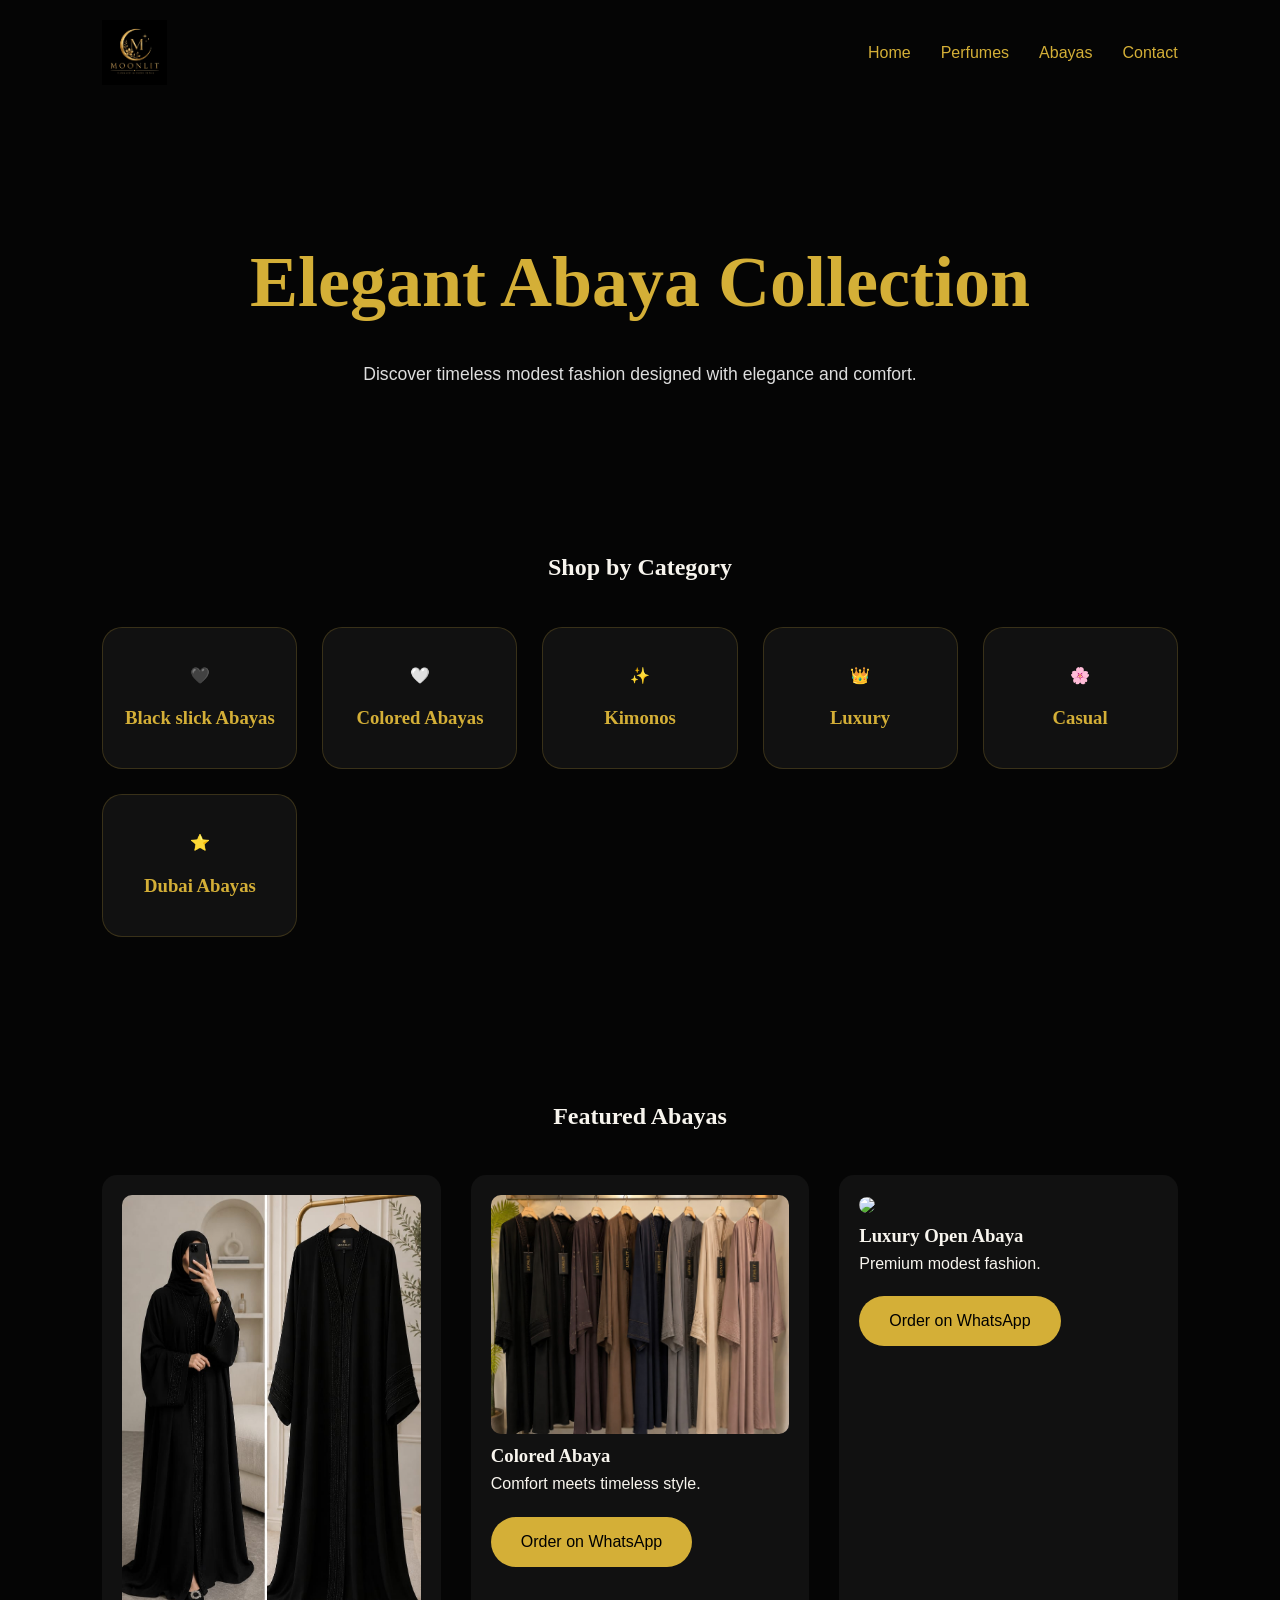
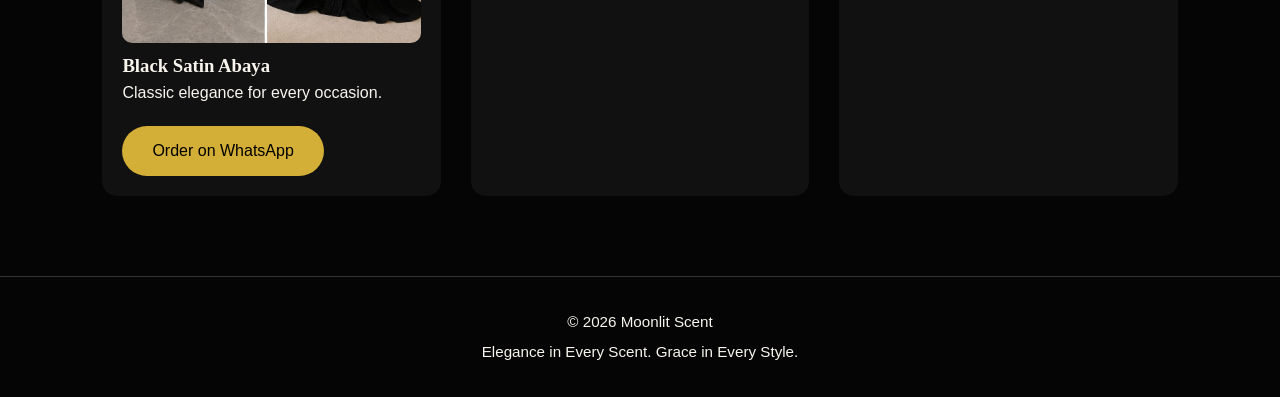
==== abayas.html @ 5d4f267b "Update Abaya descriptions and images" ====
<!DOCTYPE html>
<html lang="en">
<head>

<meta charset="UTF-8">

<meta name="viewport"
content="width=device-width, initial-scale=1.0">

<title>Elegant Abayas | Moonlit Scent</title>

<link rel="stylesheet" href="css/style.css">

</head>

<body>

<nav class="navbar">

<img src="images/moonlitlogo.jpeg" class="logo">

<ul class="nav-links">

<li><a href="index.html">Home</a></li>

<li><a href="perfumes.html">Perfumes</a></li>

<li><a href="abayas.html">Abayas</a></li>

<li><a href="index.html#contact">Contact</a></li>

</ul>

</nav>

<section class="page-hero">

<h1>Elegant Abaya Collection</h1>

<p>

Discover timeless modest fashion designed with elegance and comfort.

</p>

</section>

<section class="categories">

<h2>Shop by Category</h2>

<div class="category-grid">

<div class="category-card">

🖤

<h3>Black slick Abayas</h3>

</div>

<div class="category-card">

🤍

<h3>Colored Abayas</h3>

</div>

<div class="category-card">

✨

<h3>Kimonos</h3>

</div>

<div class="category-card">

👑

<h3>Luxury</h3>

</div>

<div class="category-card">

🌸

<h3>Casual</h3>

</div>

<div class="category-card">

⭐

<h3>Dubai Abayas</h3>

</div>

</div>

</section>

<section class="products">

<h2>Featured Abayas</h2>

<div class="cards">

<div class="card">

<img src="images/black abaya.jpeg">

<h3>Black Satin Abaya</h3>

<p>Classic elegance for every occasion.</p>

<a href="https://wa.me/234XXXXXXXXXX"
class="btn">

Order on WhatsApp

</a>

</div>

<div class="card">

<img src="images/colored abaya.jpeg">

<h3>Colored Abaya</h3>

<p>Comfort meets timeless style.</p>

<a href="https://wa.me/234XXXXXXXXXX"
class="btn">

Order on WhatsApp

</a>

</div>

<div class="card">

<img src="images/abayas/abaya3.jpg">

<h3>Luxury Open Abaya</h3>

<p>Premium modest fashion.</p>

<a href="https://wa.me/234XXXXXXXXXX"
class="btn">

Order on WhatsApp

</a>

</div>

</div>

</section>

<footer>

<p>© 2026 Moonlit Scent</p>

<p>Elegance in Every Scent. Grace in Every Style.</p>

</footer>

</body>

</html>
---- css/style.css ----
*{
margin:0;
padding:0;
box-sizing:border-box;
}

body{
background:#050505;
color:#F8F5EE;
font-family:'Poppins',sans-serif;
line-height:1.6;
}

h1,h2,h3{
font-family:'Playfair Display',serif;
}

.navbar{
    display:flex;
    justify-content:space-between;
    align-items:center;
    padding:20px 8%;
    position:relative;
}

.logo{
    width:65px;
}

.menu-toggle{
    display:none;
    font-size:2rem;
    color:#D4AF37;
    cursor:pointer;
}

.nav-links{
    display:flex;
    gap:30px;
    list-style:none;
}

.nav-links a{
    color:#D4AF37;
    text-decoration:none;
}

@media(max-width:768px){

.menu-toggle{
    display:block;
}

.nav-links{
    display:none;
    flex-direction:column;
    position:absolute;
    top:90px;
    right:8%;
    background:#111;
    padding:20px;
    border-radius:15px;
    width:220px;
}

.nav-links.active{
    display:flex;
}

}

.hero{
height:100vh;
display:flex;
justify-content:center;
align-items:center;
text-align:center;
padding:20px;
}

.hero h1{
    font-size:clamp(2.5rem,7vw,5rem);
    line-height:1.1;
    color:#D4AF37;
}

.hero p{
    font-size:clamp(1rem,3vw,1.2rem);
    max-width:600px;
    margin:20px auto;
}
.about h2{

font-size:clamp(2.5rem,6vw,4rem);

margin-bottom:40px;
color:#D4AF37;
}

.about span{

color:#D4AF37;

}
.btn{
display:inline-block;
margin-top:20px;
padding:12px 30px;
background:#D4AF37;
color:black;
text-decoration:none;
border-radius:30px;
}


.btn:hover{

transform:translateY(-5px);

box-shadow:0 0 25px rgba(212,175,55,.4);

}


section{

padding:100px 8%;

}
.collection h2{
    font-size:2.5rem;
    color:#D4AF37;
    margin-bottom:50px;
}

.cards{

display:grid;

grid-template-columns:repeat(auto-fit,minmax(280px,1fr));

gap:30px;

}

.card{
background:#111;
padding:20px;
border-radius:15px;
transition:.3s;
}

.card:hover{
transform:translateY(-10px);
border:1px solid #D4AF37;
}

.card img{
width:100%;
border-radius:10px;
}

.feature-grid{
display:grid;
grid-template-columns:repeat(auto-fit,minmax(200px,1fr));
gap:20px;
margin-top:30px;
text-align:center;
}

footer{
    text-align:center;
    line-height:2;
    padding:30px;
border-top:1px solid #333;
}
footer p{
    font-size:0.95rem;
}
footer strong{

color:#D4AF37;

transition:.3s;

}

footer strong:hover{

letter-spacing:2px;

}

.contact-btn{
display:inline-block;
margin:10px;
padding:12px 25px;
background:#D4AF37;
color:#050505;
text-decoration:none;
border-radius:30px;
font-weight:600;
transition:0.3s;
}
.contact h2{
    font-size:3rem;
    color:#D4AF37;
    margin-bottom:50px;
}
.contact p{
    text-align:center;
    max-width:320px;
    margin:auto;
}

.contact-btn:hover{
transform:translateY(-3px);
box-shadow:0 0 20px rgba(212,175,55,.5);
}
.whatsapp-float{
position:fixed;
bottom:20px;
right:20px;
width:60px;
height:60px;
background:#25D366;
border-radius:50%;
display:flex;
justify-content:center;
align-items:center;
font-size:28px;
text-decoration:none;
z-index:1000;
}
.review-container{
    display:grid;
    grid-template-columns:repeat(auto-fit,minmax(280px,1fr));
    gap:20px;
    margin-top:40px;
}
.testimonials h2{
    font-size:3rem;
    color:#D4AF37;
    margin-bottom:50px;
}

.review-card{
    background:#111;
    padding:25px;
    border-radius:15px;
    border:1px solid rgba(212,175,55,0.2);
    transition:0.3s;
}

.review-card:hover{
    transform:translateY(-5px);
    border-color:#D4AF37;
}

.review-card p{
    margin:15px 0;
}

.review-card h4{
    color:#D4AF37;
}
.features{
    text-align:center;
    padding:100px 10%;
}

.features h2{
    font-size:3rem;
    color:#D4AF37;
    margin-bottom:50px;
}

.feature-grid{
    display:grid;
    grid-template-columns:repeat(auto-fit,minmax(250px,1fr));
    gap:30px;
}

.feature-card{
    background:rgba(255,255,255,0.05);
    border:1px solid rgba(212,175,55,0.2);
    border-radius:20px;
    padding:35px 25px;
    backdrop-filter:blur(10px);
    transition:all .4s ease;
}

.feature-card:hover{
    background:rgba(212,175,55,0.08);
    transform:translateY(-10px);
    border-color:#D4AF37;
    box-shadow:0 0 25px rgba(212,175,55,0.3);
}

.feature-card span{
    font-size:3rem;
    display:block;
    margin-bottom:20px;
}

.feature-card h3{
    color:#D4AF37;
    margin-bottom:15px;
}

.feature-card p{
    color:#ddd;
    font-size:0.95rem;
}
.hero-content{
    animation: fadeUp 1.2s ease;
}

@keyframes fadeUp{
    from{
        opacity:0;
        transform:translateY(40px);
    }

    to{
        opacity:1;
        transform:translateY(0);
    }
}
.stars span{
    position:absolute;
    width:4px;
    height:4px;
    background:#D4AF37;
    border-radius:50%;
    animation:twinkle 2s infinite;
}

.stars span:nth-child(1){
    top:15%;
    left:20%;
}

.stars span:nth-child(2){
    top:25%;
    right:18%;
}

.stars span:nth-child(3){
    bottom:20%;
    left:25%;
}

.stars span:nth-child(4){
    bottom:10%;
    right:15%;
}

@keyframes twinkle{

0%,100%{
opacity:.3;
transform:scale(.8);
}

50%{
opacity:1;
transform:scale(1.5);
}

}
.hero::before{

content:"";

position:absolute;

width:320px;

height:320px;

background:rgba(212,175,55,.08);

border-radius:50%;

filter:blur(80px);

top:50px;

left:50%;

transform:translateX(-50%);

z-index:-1;

}
.card{

transition:.4s;

}

.card:hover{

transform:translateY(-12px);

box-shadow:0 15px 40px rgba(212,175,55,.25);
    .badge{

background:#D4AF37;

color:black;

padding:6px 14px;

border-radius:20px;

font-size:.8rem;

display:inline-block;

margin-bottom:15px;

}
    .hidden{

opacity:0;

transform:translateY(40px);

transition:1s;

}

.show{

opacity:1;

transform:translateY(0);

}

}
.collection-grid{

display:grid;

grid-template-columns:repeat(auto-fit,minmax(320px,1fr));

gap:40px;

margin-top:50px;

}

.collection-card{

background:#111;

padding:40px;

border-radius:20px;

text-align:center;

transition:.4s;

border:1px solid rgba(212,175,55,.15);

}

.collection-card:hover{

transform:translateY(-12px);

box-shadow:0 15px 40px rgba(212,175,55,.25);

border-color:#D4AF37;

}

.collection-icon{

font-size:4rem;

margin-bottom:20px;

}

.collection-card h3{

color:#D4AF37;

margin-bottom:20px;

}

.collection-card p{

margin-bottom:30px;

color:#ddd;

}
.page-hero{
    text-align:center;
    padding:120px 8% 80px;
    background:#050505;
}

.page-hero h1{
    font-size:clamp(2.5rem,6vw,4.5rem);
    color:#D4AF37;
    margin-bottom:20px;
}

.page-hero p{
    max-width:650px;
    margin:auto;
    color:#ddd;
    font-size:1.1rem;
}

.categories{
    padding:80px 8%;
    text-align:center;
}

.category-grid{
    display:grid;
    grid-template-columns:repeat(auto-fit,minmax(180px,1fr));
    gap:25px;
    margin-top:40px;
}

.category-card{
    background:#111;
    border:1px solid rgba(212,175,55,.2);
    border-radius:20px;
    padding:35px 20px;
    transition:.3s;
    cursor:pointer;
}

.category-card:hover{
    transform:translateY(-8px);
    border-color:#D4AF37;
    box-shadow:0 10px 25px rgba(212,175,55,.2);
}

.category-card h3{
    color:#D4AF37;
    margin-top:15px;
}

.products{
    padding:80px 8%;
}

.products h2{
    text-align:center;
    margin-bottom:40px;
}
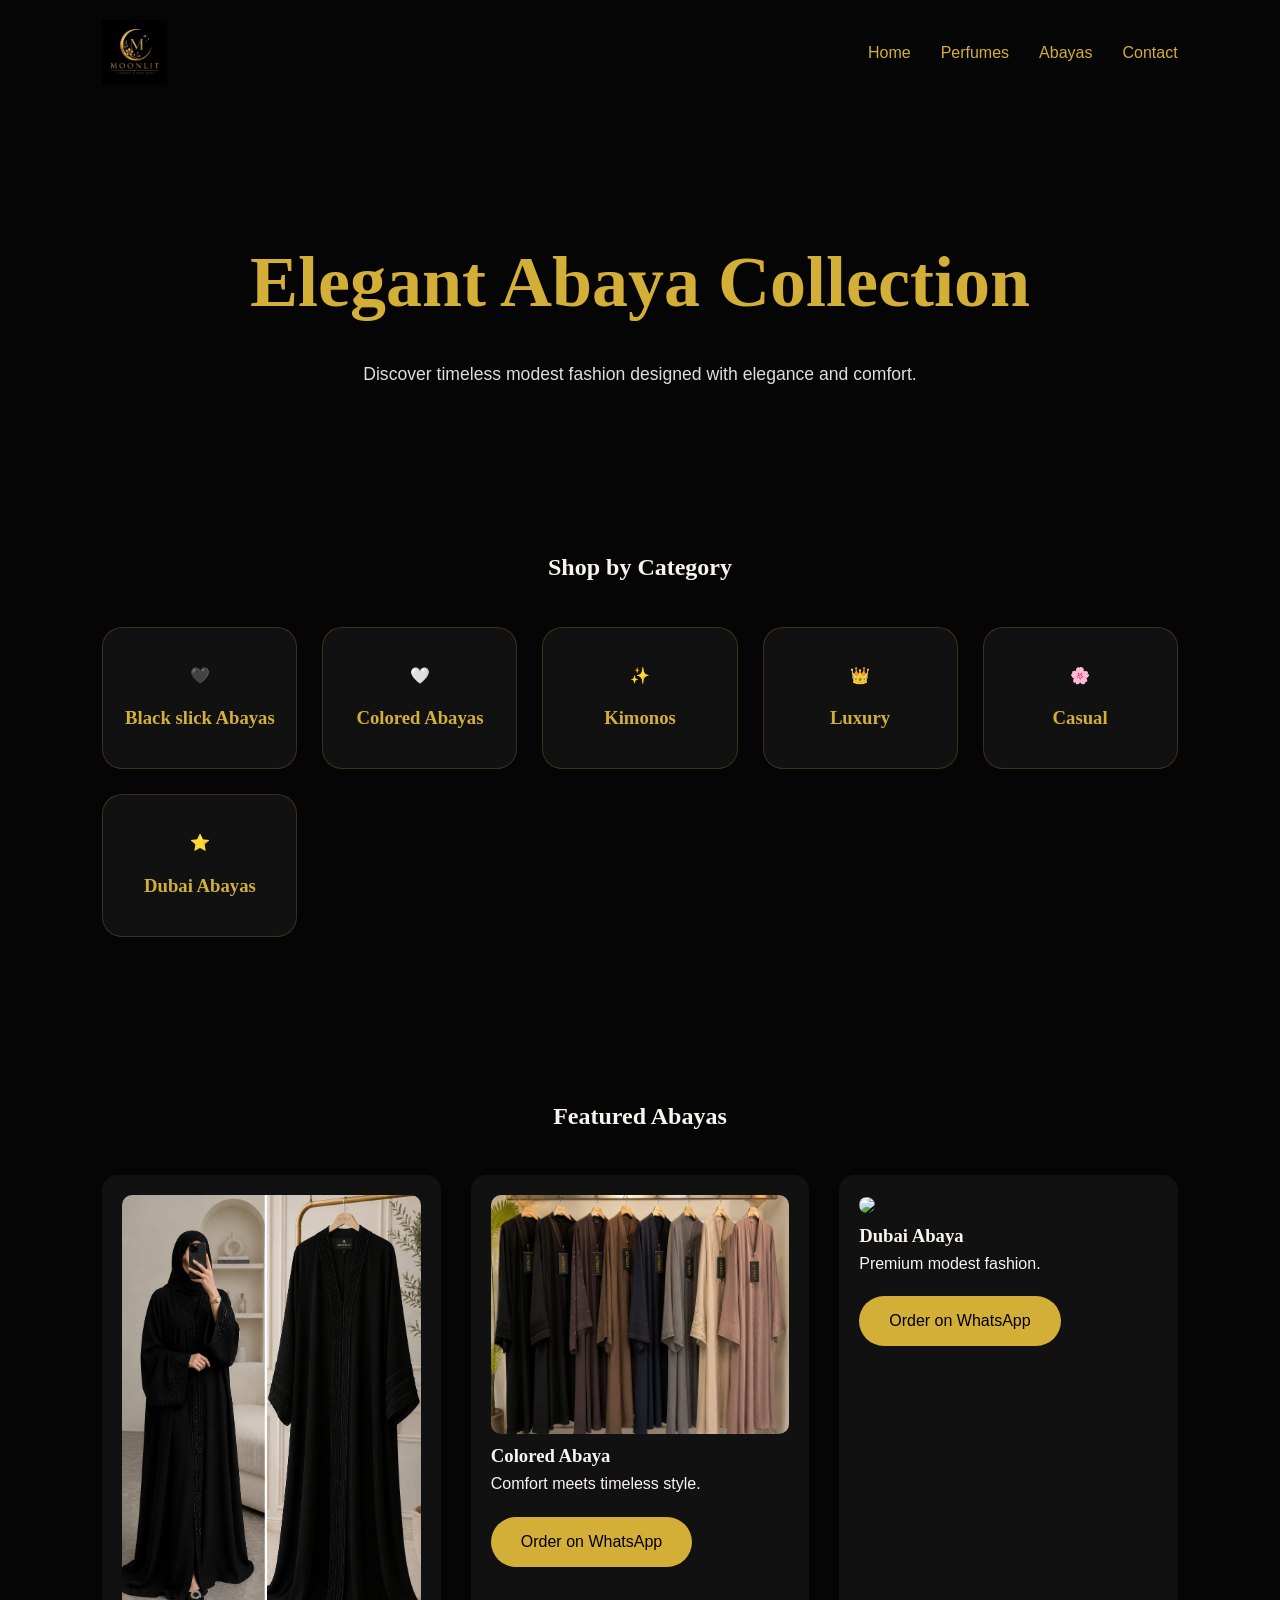
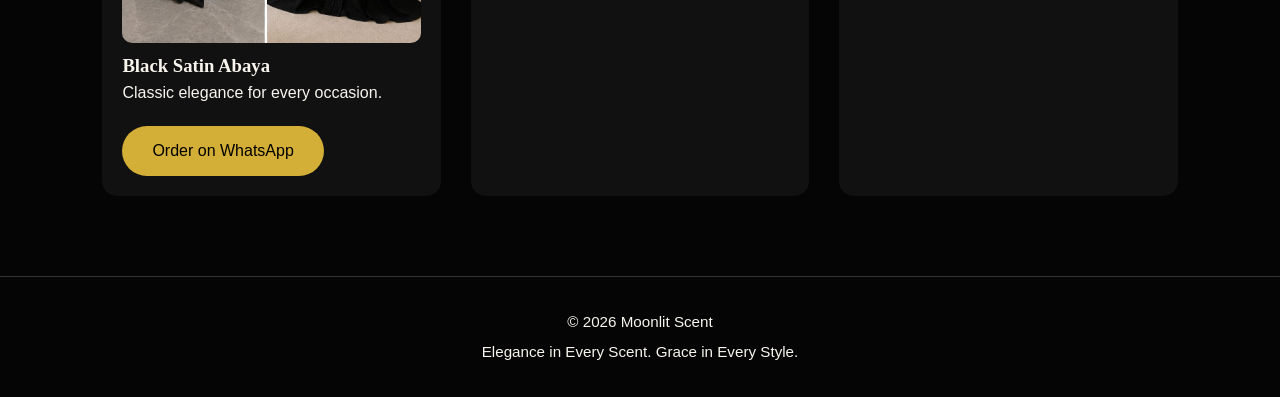
==== commit e0427c86: "Update image and title for Dubai Abaya" ====
--- a/abayas.html
+++ b/abayas.html
@@ -145,9 +145,9 @@
 
 <div class="card">
 
-<img src="images/abayas/abaya3.jpg">
+<img src="images/dubai abaya.jpeg">
 
-<h3>Luxury Open Abaya</h3>
+<h3>Dubai Abaya</h3>
 
 <p>Premium modest fashion.</p>
 
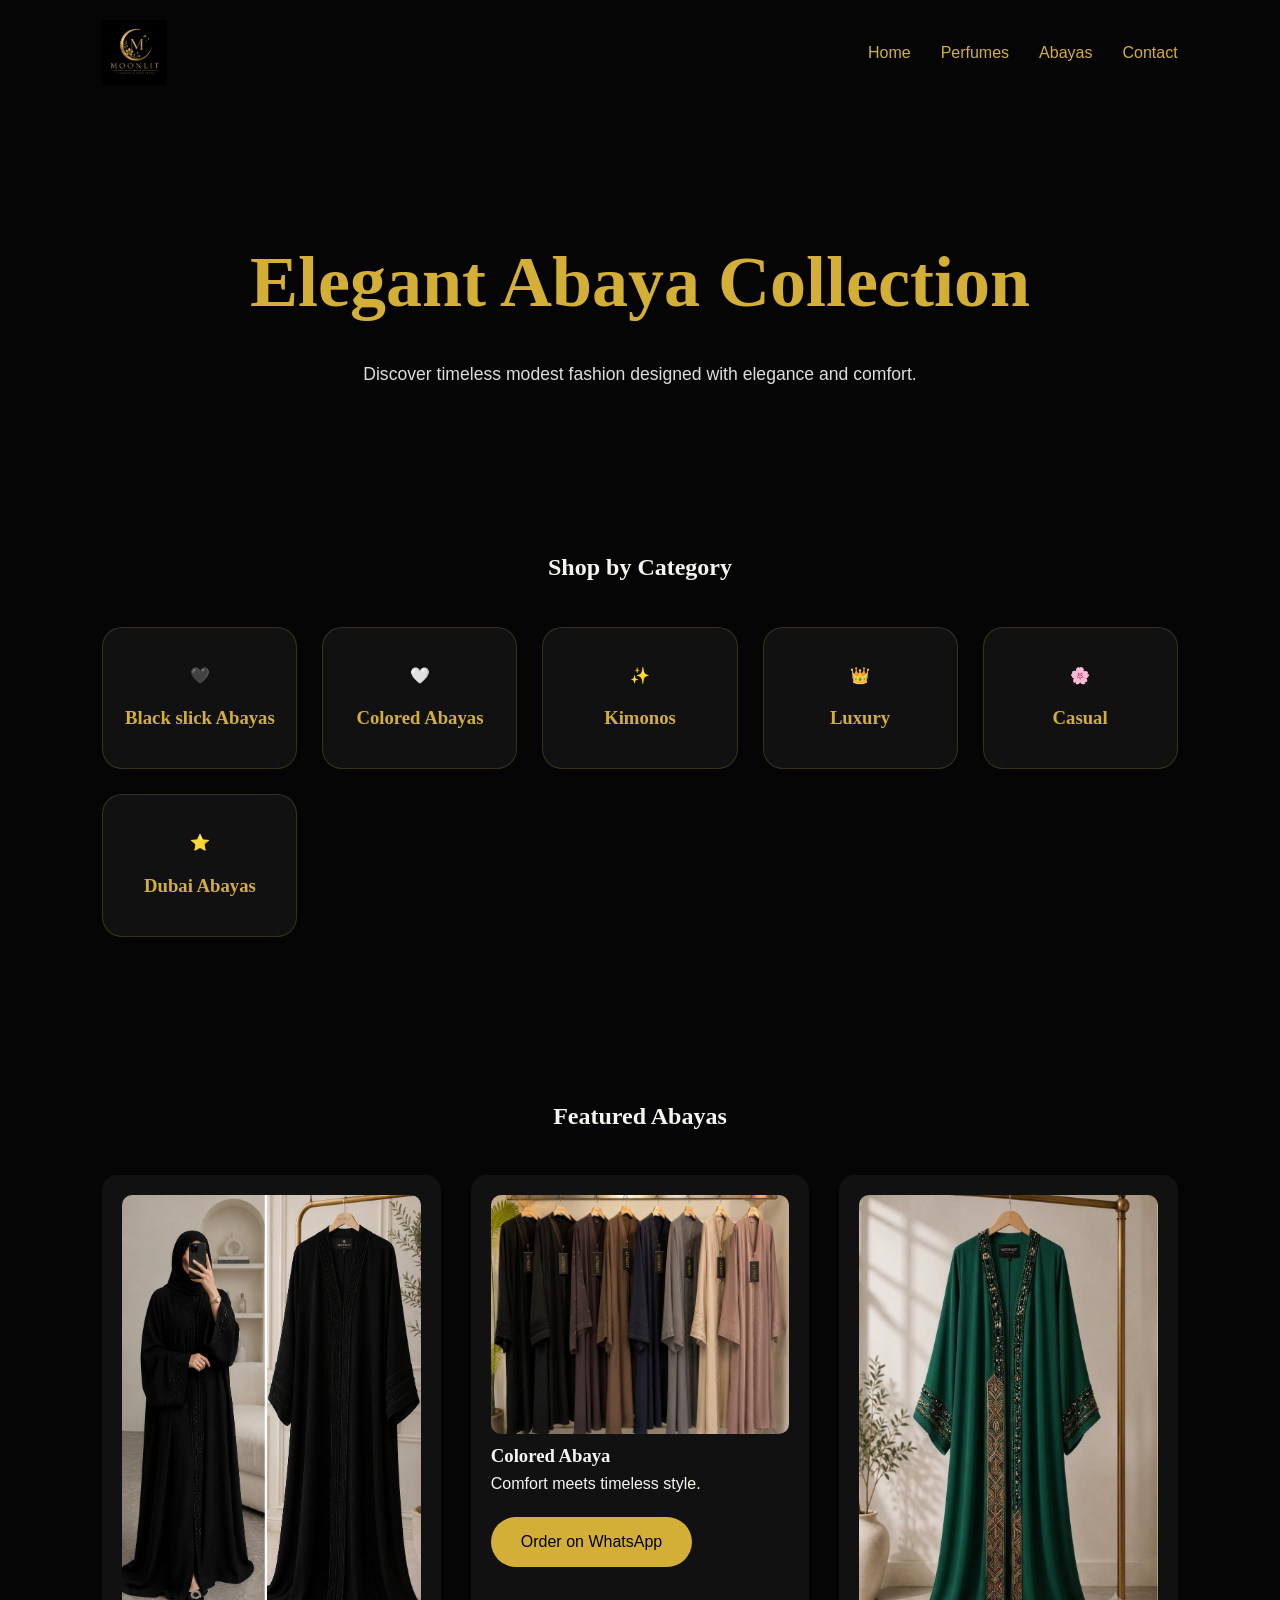
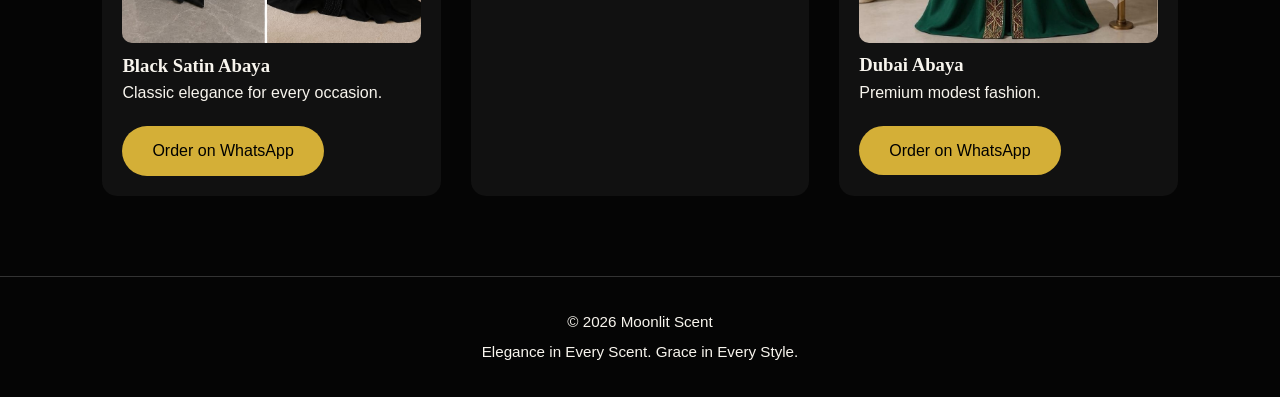
==== commit 12cb9bda: "Change WhatsApp contact number in abayas.html Updated WhatsApp links for Black Satin, Colored, and D" ====
--- a/abayas.html
+++ b/abayas.html
@@ -117,7 +117,7 @@
 
 <p>Classic elegance for every occasion.</p>
 
-<a href="https://wa.me/234XXXXXXXXXX"
+<a href="https://wa.me/2349069040537"
 class="btn">
 
 Order on WhatsApp
@@ -134,7 +134,7 @@
 
 <p>Comfort meets timeless style.</p>
 
-<a href="https://wa.me/234XXXXXXXXXX"
+<a href="https://wa.me/2349069040537"
 class="btn">
 
 Order on WhatsApp
@@ -151,7 +151,7 @@
 
 <p>Premium modest fashion.</p>
 
-<a href="https://wa.me/234XXXXXXXXXX"
+<a href="https://wa.me/2349069040537"
 class="btn">
 
 Order on WhatsApp
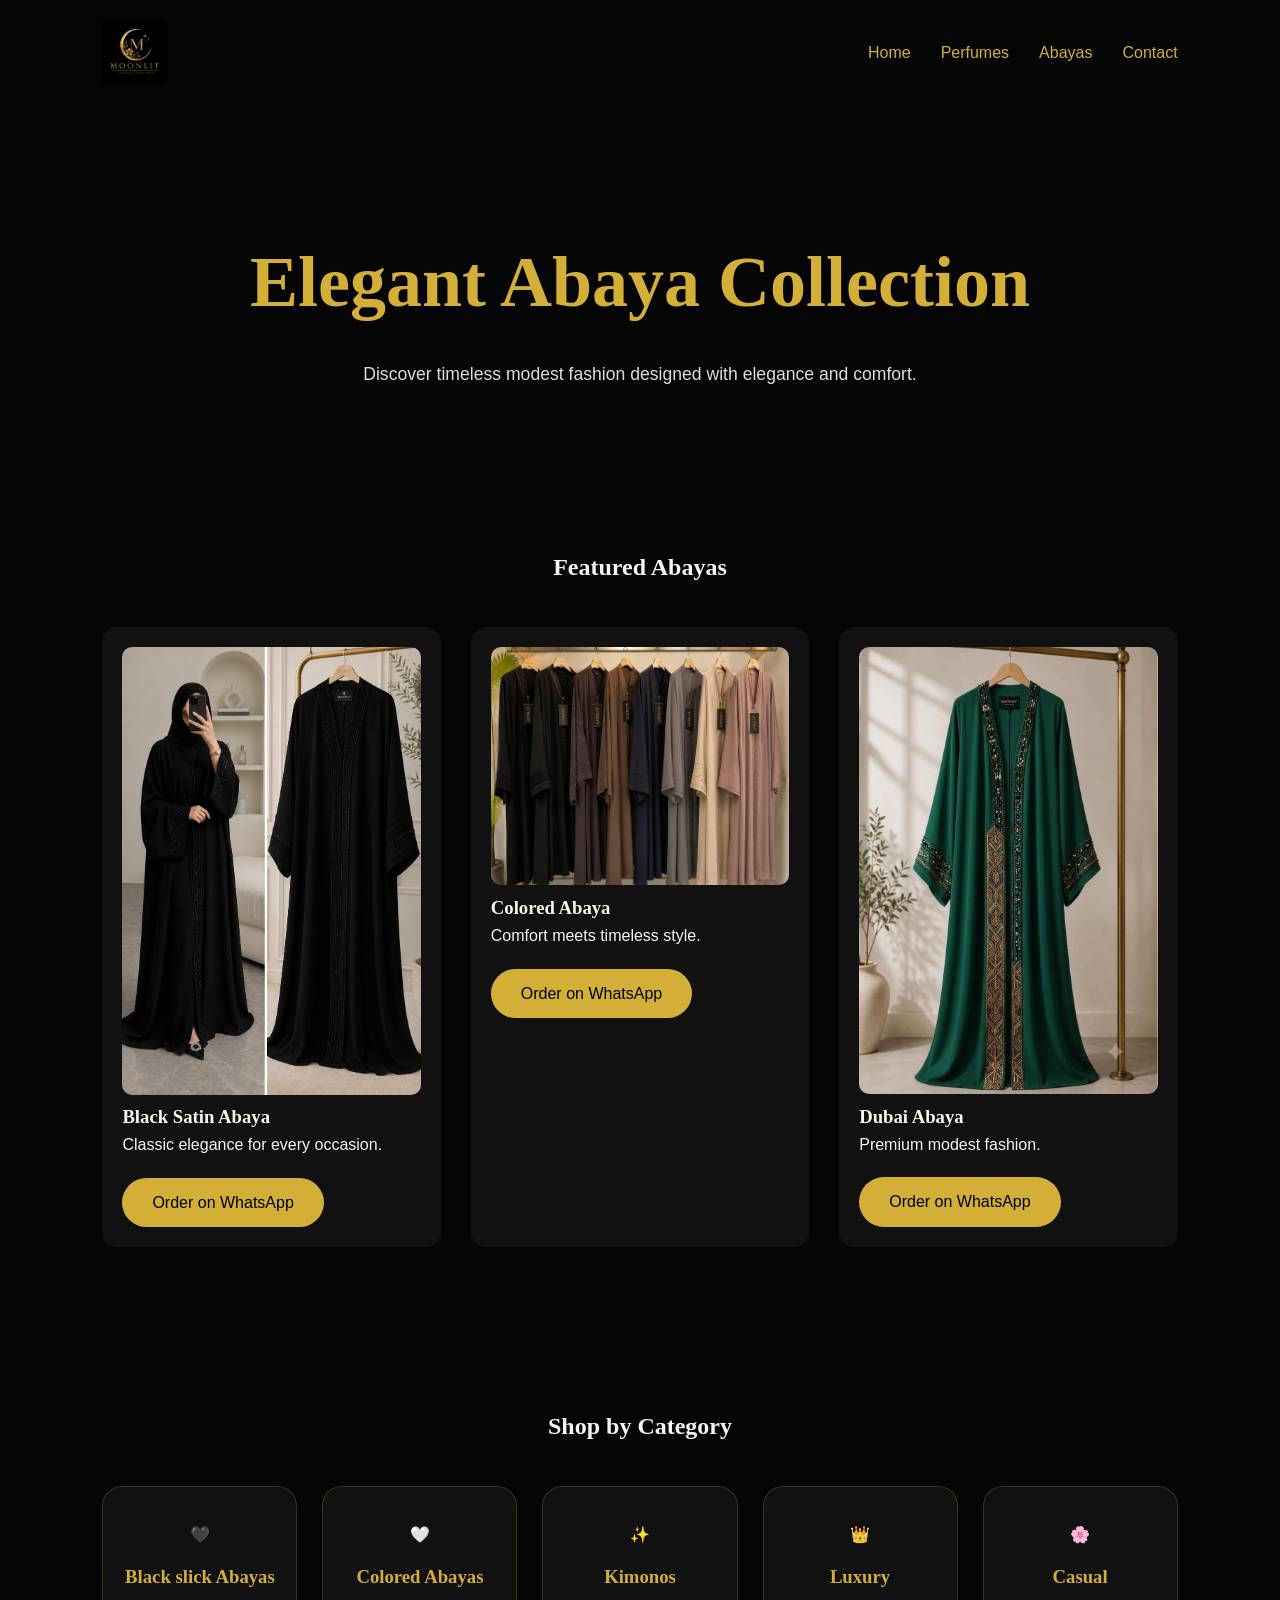
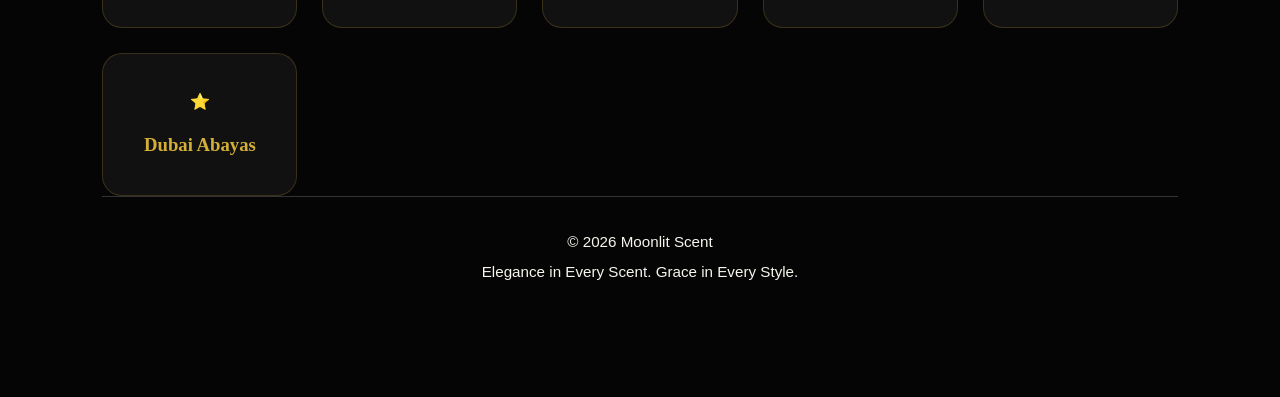
==== commit e3c0686b: "Update abayas.html" ====
--- a/abayas.html
+++ b/abayas.html
@@ -45,6 +45,66 @@
 
 </section>
 
+<section class="products">
+
+<h2>Featured Abayas</h2>
+
+<div class="cards">
+
+<div class="card">
+
+<img src="images/black abaya.jpeg">
+
+<h3>Black Satin Abaya</h3>
+
+<p>Classic elegance for every occasion.</p>
+
+<a 
+  href="https://wa.me/2349069040537?text=Hello moonlit,%20I%20want%20to%20order%20the%20black%20satin abaya."class="btn">
+
+Order on WhatsApp
+
+</a>
+
+</div>
+
+<div class="card">
+
+<img src="images/colored abaya.jpeg">
+
+<h3>Colored Abaya</h3>
+
+<p>Comfort meets timeless style.</p>
+
+<a 
+   href="https://wa.me/2349069040537?text=Hello moonlit,%20I%20want%20to%20see%20more%20of%20your%20Abaya collections"class="btn">
+
+  Order on WhatsApp
+
+</a>
+
+</div>
+
+<div class="card">
+
+<img src="images/dubai abaya.jpeg">
+
+<h3>Dubai Abaya</h3>
+
+<p>Premium modest fashion.</p>
+
+<a 
+   href="https://wa.me/2349069040537?text=Hey moonlit,%20I%20Actually%20love%20your%20abaya%20collections%20%20i%20want%20to%20order."class="btn">
+
+Order on WhatsApp
+
+</a>
+
+</div>
+
+</div>
+
+</section>
 <section class="categories">
 
 <h2>Shop by Category</h2>
@@ -101,69 +161,6 @@
 
 </div>
 
-</section>
-
-<section class="products">
-
-<h2>Featured Abayas</h2>
-
-<div class="cards">
-
-<div class="card">
-
-<img src="images/black abaya.jpeg">
-
-<h3>Black Satin Abaya</h3>
-
-<p>Classic elegance for every occasion.</p>
-
-<a href="https://wa.me/2349069040537"
-class="btn">
-
-Order on WhatsApp
-
-</a>
-
-</div>
-
-<div class="card">
-
-<img src="images/colored abaya.jpeg">
-
-<h3>Colored Abaya</h3>
-
-<p>Comfort meets timeless style.</p>
-
-<a href="https://wa.me/2349069040537"
-class="btn">
-
-Order on WhatsApp
-
-</a>
-
-</div>
-
-<div class="card">
-
-<img src="images/dubai abaya.jpeg">
-
-<h3>Dubai Abaya</h3>
-
-<p>Premium modest fashion.</p>
-
-<a href="https://wa.me/2349069040537"
-class="btn">
-
-Order on WhatsApp
-
-</a>
-
-</div>
-
-</div>
-
-</section>
-
 <footer>
 
 <p>© 2026 Moonlit Scent</p>
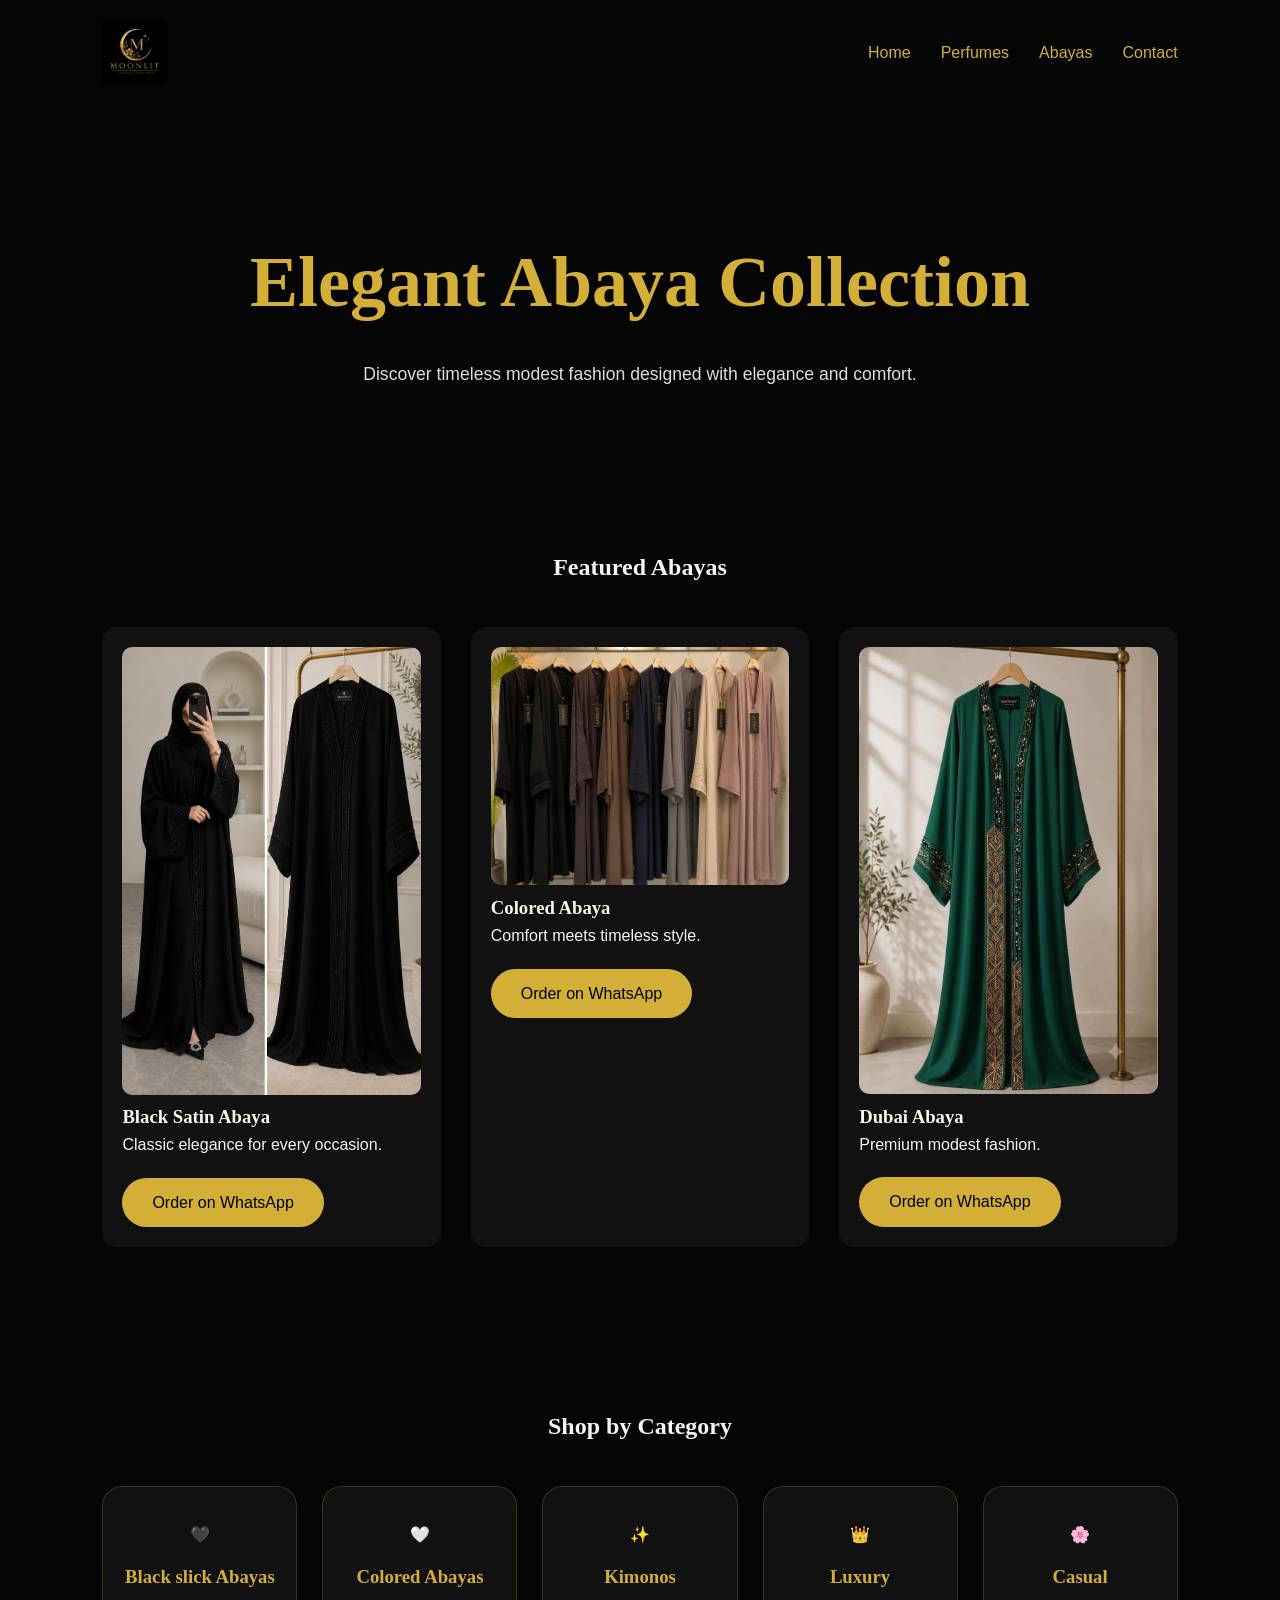
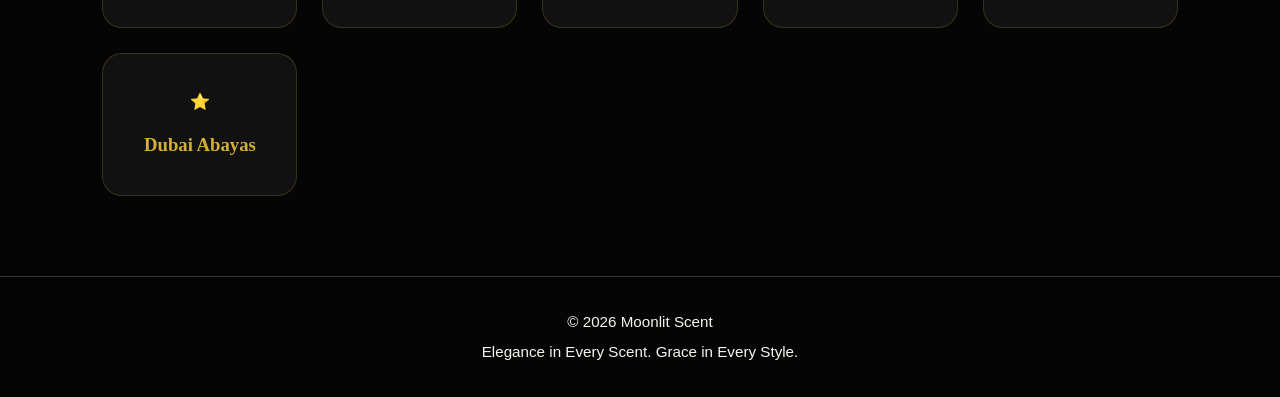
==== commit 1c4485e3: "Update abayas.html" ====
--- a/abayas.html
+++ b/abayas.html
@@ -161,6 +161,7 @@
 
 </div>
 
+</section>
 <footer>
 
 <p>© 2026 Moonlit Scent</p>
